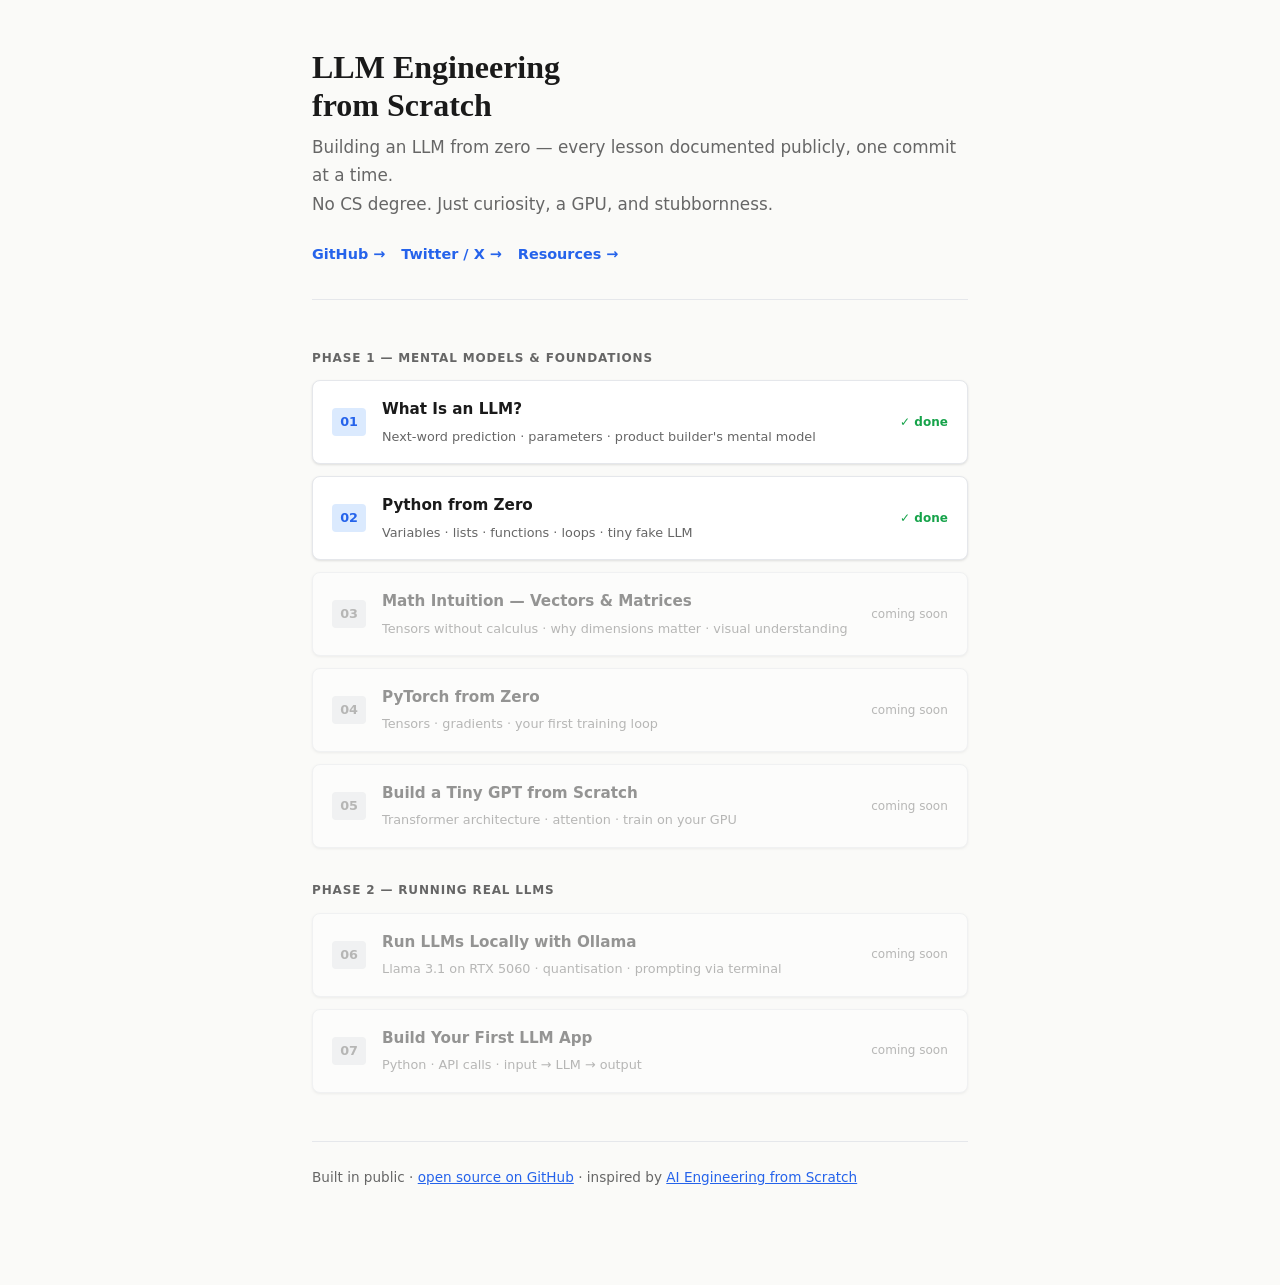
==== index.html @ aecf4b58 "Initial commit: Lessons 1 & 2 — What Is an LLM + Python from Zero" ====
<!DOCTYPE html>
<html lang="en">
<head>
<meta charset="UTF-8">
<meta name="viewport" content="width=device-width, initial-scale=1.0">
<title>LLM Engineering from Scratch</title>
<link rel="stylesheet" href="assets/style.css">
<style>
  .hero { margin-bottom: 3rem; padding-bottom: 2rem; border-bottom: 1px solid var(--border); }
  .hero .subtitle { font-family: system-ui, sans-serif; font-size: 1.05rem; color: var(--muted); margin-top: .5rem; margin-bottom: 1.5rem; }
  .links { display: flex; gap: 1rem; font-family: system-ui, sans-serif; font-size: .9rem; }
  .links a { color: var(--accent); text-decoration: none; font-weight: 600; }
  .links a:hover { text-decoration: underline; }

  .lesson-list { list-style: none; padding: 0; display: flex; flex-direction: column; gap: .75rem; }
  .lesson-card {
    display: flex; align-items: center; gap: 1rem;
    background: var(--card-bg); border: 1px solid var(--border);
    border-radius: 8px; padding: 1rem 1.2rem;
    box-shadow: var(--shadow); text-decoration: none; color: var(--text);
    transition: border-color .15s, box-shadow .15s;
    font-family: system-ui, sans-serif;
  }
  .lesson-card:hover { border-color: var(--accent); box-shadow: 0 2px 8px rgba(37,99,235,.1); }
  .lesson-card.locked { opacity: .45; pointer-events: none; }
  .lesson-num {
    font-size: .8rem; font-weight: 700; color: var(--accent);
    background: var(--accent-light); border-radius: 4px;
    padding: .2rem .5rem; white-space: nowrap;
    font-family: system-ui, sans-serif;
  }
  .lesson-card.locked .lesson-num { background: var(--border); color: var(--muted); }
  .lesson-title { font-weight: 600; font-size: .95rem; }
  .lesson-meta-inline { font-size: .8rem; color: var(--muted); margin-top: .15rem; }
  .badge-done { margin-left: auto; font-size: .75rem; color: var(--correct); font-weight: 600; white-space: nowrap; }
  .badge-soon { margin-left: auto; font-size: .75rem; color: var(--muted); white-space: nowrap; }

  .phase { font-family: system-ui, sans-serif; font-size: .75rem; text-transform: uppercase; letter-spacing: .07em; color: var(--muted); margin-top: 2rem; margin-bottom: .75rem; font-weight: 600; }
</style>
</head>
<body>

<div class="hero">
  <h1>LLM Engineering<br>from Scratch</h1>
  <p class="subtitle">Building an LLM from zero — every lesson documented publicly, one commit at a time.<br>No CS degree. Just curiosity, a GPU, and stubbornness.</p>
  <div class="links">
    <a href="https://github.com/sahithiankareddi685/LLMengineeringfromscratch" target="_blank">GitHub →</a>
    <a href="https://twitter.com/search?q=%23LLMengineeringfromscratch" target="_blank">Twitter / X →</a>
    <a href="RESOURCES.md" target="_blank">Resources →</a>
  </div>
</div>

<div class="phase">Phase 1 — Mental Models &amp; Foundations</div>
<ul class="lesson-list">

  <li>
    <a class="lesson-card" href="lessons/0001-what-is-an-llm.html">
      <span class="lesson-num">01</span>
      <div>
        <div class="lesson-title">What Is an LLM?</div>
        <div class="lesson-meta-inline">Next-word prediction · parameters · product builder's mental model</div>
      </div>
      <span class="badge-done">✓ done</span>
    </a>
  </li>

  <li>
    <a class="lesson-card" href="lessons/0002-python-from-zero.html">
      <span class="lesson-num">02</span>
      <div>
        <div class="lesson-title">Python from Zero</div>
        <div class="lesson-meta-inline">Variables · lists · functions · loops · tiny fake LLM</div>
      </div>
      <span class="badge-done">✓ done</span>
    </a>
  </li>

  <li>
    <a class="lesson-card locked" href="#">
      <span class="lesson-num">03</span>
      <div>
        <div class="lesson-title">Math Intuition — Vectors &amp; Matrices</div>
        <div class="lesson-meta-inline">Tensors without calculus · why dimensions matter · visual understanding</div>
      </div>
      <span class="badge-soon">coming soon</span>
    </a>
  </li>

  <li>
    <a class="lesson-card locked" href="#">
      <span class="lesson-num">04</span>
      <div>
        <div class="lesson-title">PyTorch from Zero</div>
        <div class="lesson-meta-inline">Tensors · gradients · your first training loop</div>
      </div>
      <span class="badge-soon">coming soon</span>
    </a>
  </li>

  <li>
    <a class="lesson-card locked" href="#">
      <span class="lesson-num">05</span>
      <div>
        <div class="lesson-title">Build a Tiny GPT from Scratch</div>
        <div class="lesson-meta-inline">Transformer architecture · attention · train on your GPU</div>
      </div>
      <span class="badge-soon">coming soon</span>
    </a>
  </li>

</ul>

<div class="phase">Phase 2 — Running Real LLMs</div>
<ul class="lesson-list">

  <li>
    <a class="lesson-card locked" href="#">
      <span class="lesson-num">06</span>
      <div>
        <div class="lesson-title">Run LLMs Locally with Ollama</div>
        <div class="lesson-meta-inline">Llama 3.1 on RTX 5060 · quantisation · prompting via terminal</div>
      </div>
      <span class="badge-soon">coming soon</span>
    </a>
  </li>

  <li>
    <a class="lesson-card locked" href="#">
      <span class="lesson-num">07</span>
      <div>
        <div class="lesson-title">Build Your First LLM App</div>
        <div class="lesson-meta-inline">Python · API calls · input → LLM → output</div>
      </div>
      <span class="badge-soon">coming soon</span>
    </a>
  </li>

</ul>

<div style="margin-top:3rem;padding-top:1.5rem;border-top:1px solid var(--border);font-family:system-ui,sans-serif;font-size:.85rem;color:var(--muted)">
  Built in public · <a href="https://github.com/sahithiankareddi685/LLMengineeringfromscratch" style="color:var(--accent)">open source on GitHub</a> · inspired by <a href="https://aiengineeringfromscratch.com" style="color:var(--accent)">AI Engineering from Scratch</a>
</div>

</body>
</html>
---- assets/style.css ----
/* Shared stylesheet — LLM course */

:root {
  --bg: #fafaf8;
  --text: #1a1a1a;
  --muted: #666;
  --accent: #2563eb;
  --accent-light: #dbeafe;
  --border: #e5e7eb;
  --correct: #16a34a;
  --correct-bg: #dcfce7;
  --wrong: #dc2626;
  --wrong-bg: #fee2e2;
  --code-bg: #1e1e2e;
  --code-text: #cdd6f4;
  --card-bg: #ffffff;
  --shadow: 0 1px 3px rgba(0,0,0,.08), 0 1px 2px rgba(0,0,0,.04);
}

* { box-sizing: border-box; margin: 0; padding: 0; }

body {
  font-family: "Georgia", "Times New Roman", serif;
  background: var(--bg);
  color: var(--text);
  line-height: 1.7;
  font-size: 18px;
  max-width: 720px;
  margin: 0 auto;
  padding: 3rem 2rem 6rem;
}

h1 { font-size: 2rem; font-weight: 700; line-height: 1.2; margin-bottom: .5rem; }
h2 { font-size: 1.35rem; font-weight: 700; margin-top: 2.5rem; margin-bottom: .75rem; }
h3 { font-size: 1.1rem; font-weight: 600; margin-top: 1.5rem; margin-bottom: .4rem; }

p { margin-bottom: 1rem; }
a { color: var(--accent); }

.lesson-meta {
  font-family: system-ui, sans-serif;
  font-size: .85rem;
  color: var(--muted);
  margin-bottom: 2.5rem;
  padding-bottom: 1.5rem;
  border-bottom: 1px solid var(--border);
}
.lesson-meta span { margin-right: 1.5rem; }

.callout {
  background: var(--accent-light);
  border-left: 3px solid var(--accent);
  padding: .9rem 1.1rem;
  border-radius: 0 6px 6px 0;
  margin: 1.5rem 0;
  font-family: system-ui, sans-serif;
  font-size: .95rem;
}

.diagram {
  background: var(--card-bg);
  border: 1px solid var(--border);
  border-radius: 8px;
  padding: 1.5rem;
  margin: 1.5rem 0;
  box-shadow: var(--shadow);
  text-align: center;
  font-family: system-ui, sans-serif;
}

/* Quiz widget */
.quiz {
  background: var(--card-bg);
  border: 1px solid var(--border);
  border-radius: 8px;
  padding: 1.5rem;
  margin: 2rem 0;
  box-shadow: var(--shadow);
  font-family: system-ui, sans-serif;
}
.quiz h3 { margin-top: 0; font-size: 1rem; color: var(--muted); text-transform: uppercase; letter-spacing: .05em; }
.quiz .question { font-size: 1.05rem; font-weight: 600; margin: .5rem 0 1rem; color: var(--text); }
.quiz .options { display: flex; flex-direction: column; gap: .5rem; }
.quiz .option {
  padding: .7rem 1rem;
  border: 1px solid var(--border);
  border-radius: 6px;
  cursor: pointer;
  transition: background .15s, border-color .15s;
  font-size: .95rem;
  text-align: left;
  background: var(--bg);
}
.quiz .option:hover { background: var(--accent-light); border-color: var(--accent); }
.quiz .option.correct { background: var(--correct-bg); border-color: var(--correct); color: var(--correct); }
.quiz .option.wrong { background: var(--wrong-bg); border-color: var(--wrong); color: var(--wrong); }
.quiz .feedback { margin-top: .75rem; font-size: .9rem; min-height: 1.2rem; font-weight: 500; }
.quiz .next-btn {
  margin-top: 1rem;
  padding: .5rem 1.2rem;
  background: var(--accent);
  color: white;
  border: none;
  border-radius: 6px;
  cursor: pointer;
  font-size: .9rem;
  display: none;
}
.quiz .next-btn:hover { opacity: .9; }

/* Progress */
.progress-bar {
  height: 4px;
  background: var(--border);
  border-radius: 2px;
  margin-bottom: 2rem;
}
.progress-bar .fill {
  height: 100%;
  background: var(--accent);
  border-radius: 2px;
  transition: width .3s;
}

/* Source box */
.source {
  background: var(--card-bg);
  border: 1px solid var(--border);
  border-radius: 8px;
  padding: 1.2rem 1.4rem;
  margin: 2rem 0;
  box-shadow: var(--shadow);
  font-family: system-ui, sans-serif;
  font-size: .9rem;
}
.source .label { font-size: .75rem; text-transform: uppercase; letter-spacing: .06em; color: var(--muted); margin-bottom: .3rem; }
.source a { font-weight: 600; font-size: 1rem; }

/* Ask your teacher */
.ask-teacher {
  border-top: 1px solid var(--border);
  margin-top: 3rem;
  padding-top: 1.5rem;
  font-family: system-ui, sans-serif;
  font-size: .9rem;
  color: var(--muted);
}
.ask-teacher strong { color: var(--text); }

code {
  font-family: "Menlo", "Consolas", monospace;
  background: var(--code-bg);
  color: var(--code-text);
  padding: .15em .4em;
  border-radius: 3px;
  font-size: .85em;
}
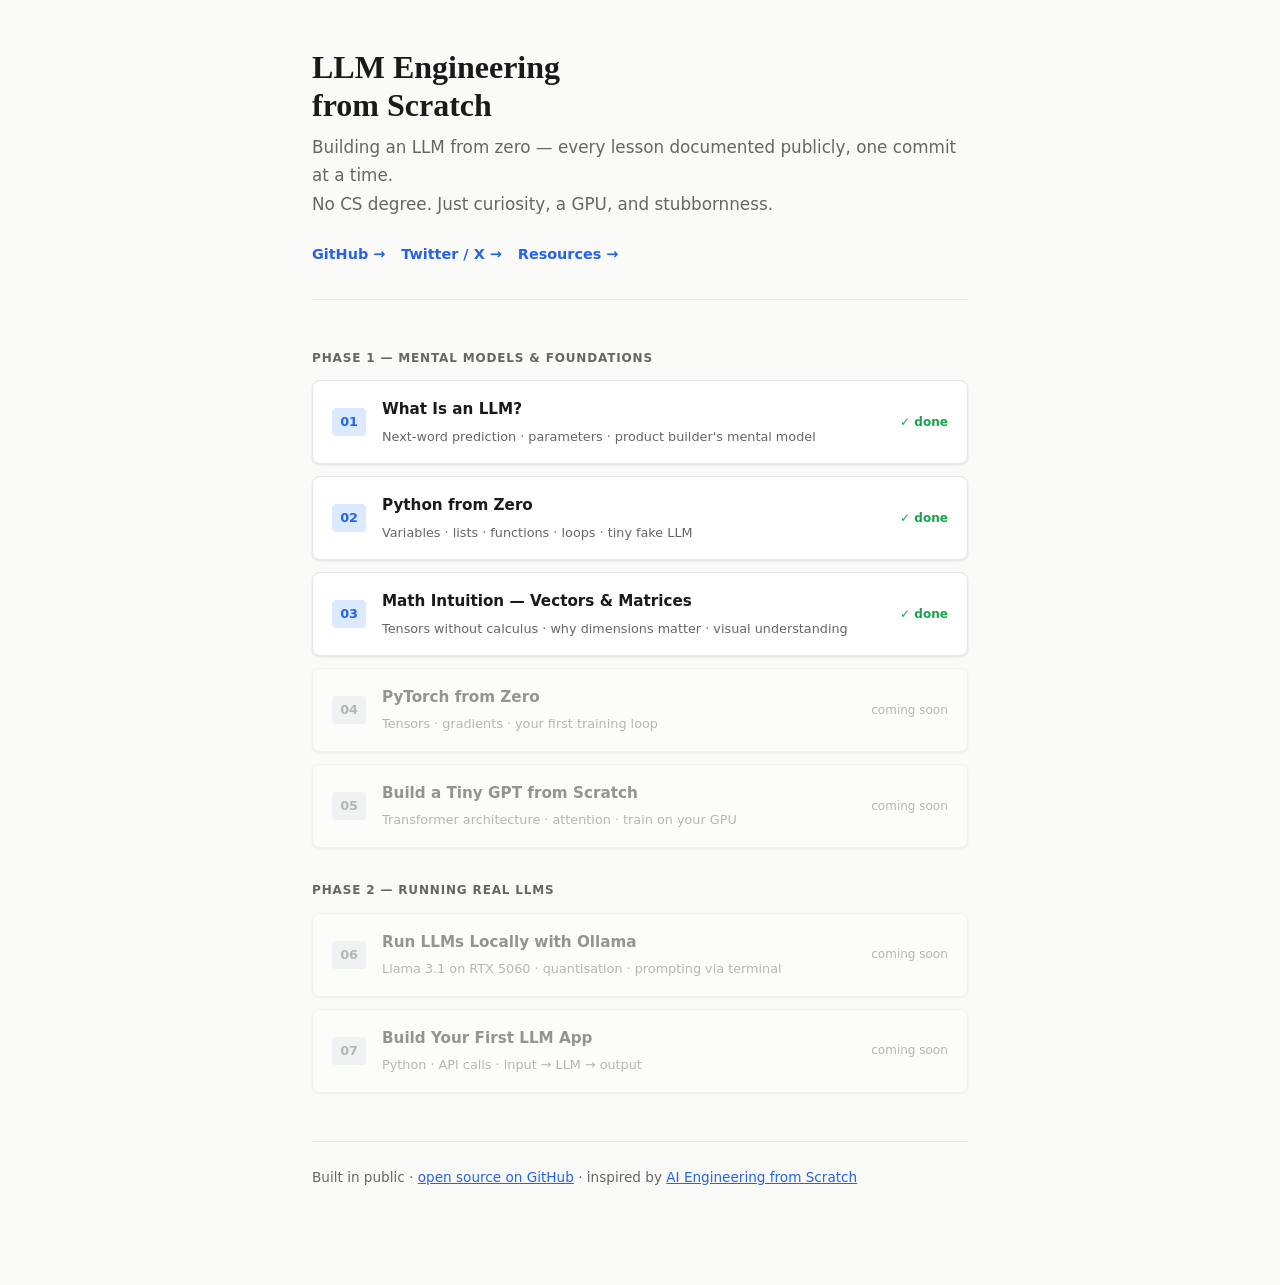
==== commit 2490ea31: "Lesson 3: Vectors & Matrices — embeddings, matrix ops, tensors" ====
--- a/index.html
+++ b/index.html
@@ -44,7 +44,7 @@
   <h1>LLM Engineering<br>from Scratch</h1>
   <p class="subtitle">Building an LLM from zero — every lesson documented publicly, one commit at a time.<br>No CS degree. Just curiosity, a GPU, and stubbornness.</p>
   <div class="links">
-    <a href="https://github.com/sahithiankareddi685/LLMengineeringfromscratch" target="_blank">GitHub →</a>
+    <a href="https://github.com/Shaktidev01/LLMengineeringfromscratch" target="_blank">GitHub →</a>
     <a href="https://twitter.com/search?q=%23LLMengineeringfromscratch" target="_blank">Twitter / X →</a>
     <a href="RESOURCES.md" target="_blank">Resources →</a>
   </div>
@@ -76,13 +76,13 @@
   </li>
 
   <li>
-    <a class="lesson-card locked" href="#">
+    <a class="lesson-card" href="lessons/0003-vectors-and-matrices.html">
       <span class="lesson-num">03</span>
       <div>
         <div class="lesson-title">Math Intuition — Vectors &amp; Matrices</div>
         <div class="lesson-meta-inline">Tensors without calculus · why dimensions matter · visual understanding</div>
       </div>
-      <span class="badge-soon">coming soon</span>
+      <span class="badge-done">✓ done</span>
     </a>
   </li>
 
@@ -138,7 +138,7 @@
 </ul>
 
 <div style="margin-top:3rem;padding-top:1.5rem;border-top:1px solid var(--border);font-family:system-ui,sans-serif;font-size:.85rem;color:var(--muted)">
-  Built in public · <a href="https://github.com/sahithiankareddi685/LLMengineeringfromscratch" style="color:var(--accent)">open source on GitHub</a> · inspired by <a href="https://aiengineeringfromscratch.com" style="color:var(--accent)">AI Engineering from Scratch</a>
+  Built in public · <a href="https://github.com/Shaktidev01/LLMengineeringfromscratch" style="color:var(--accent)">open source on GitHub</a> · inspired by <a href="https://aiengineeringfromscratch.com" style="color:var(--accent)">AI Engineering from Scratch</a>
 </div>
 
 </body>
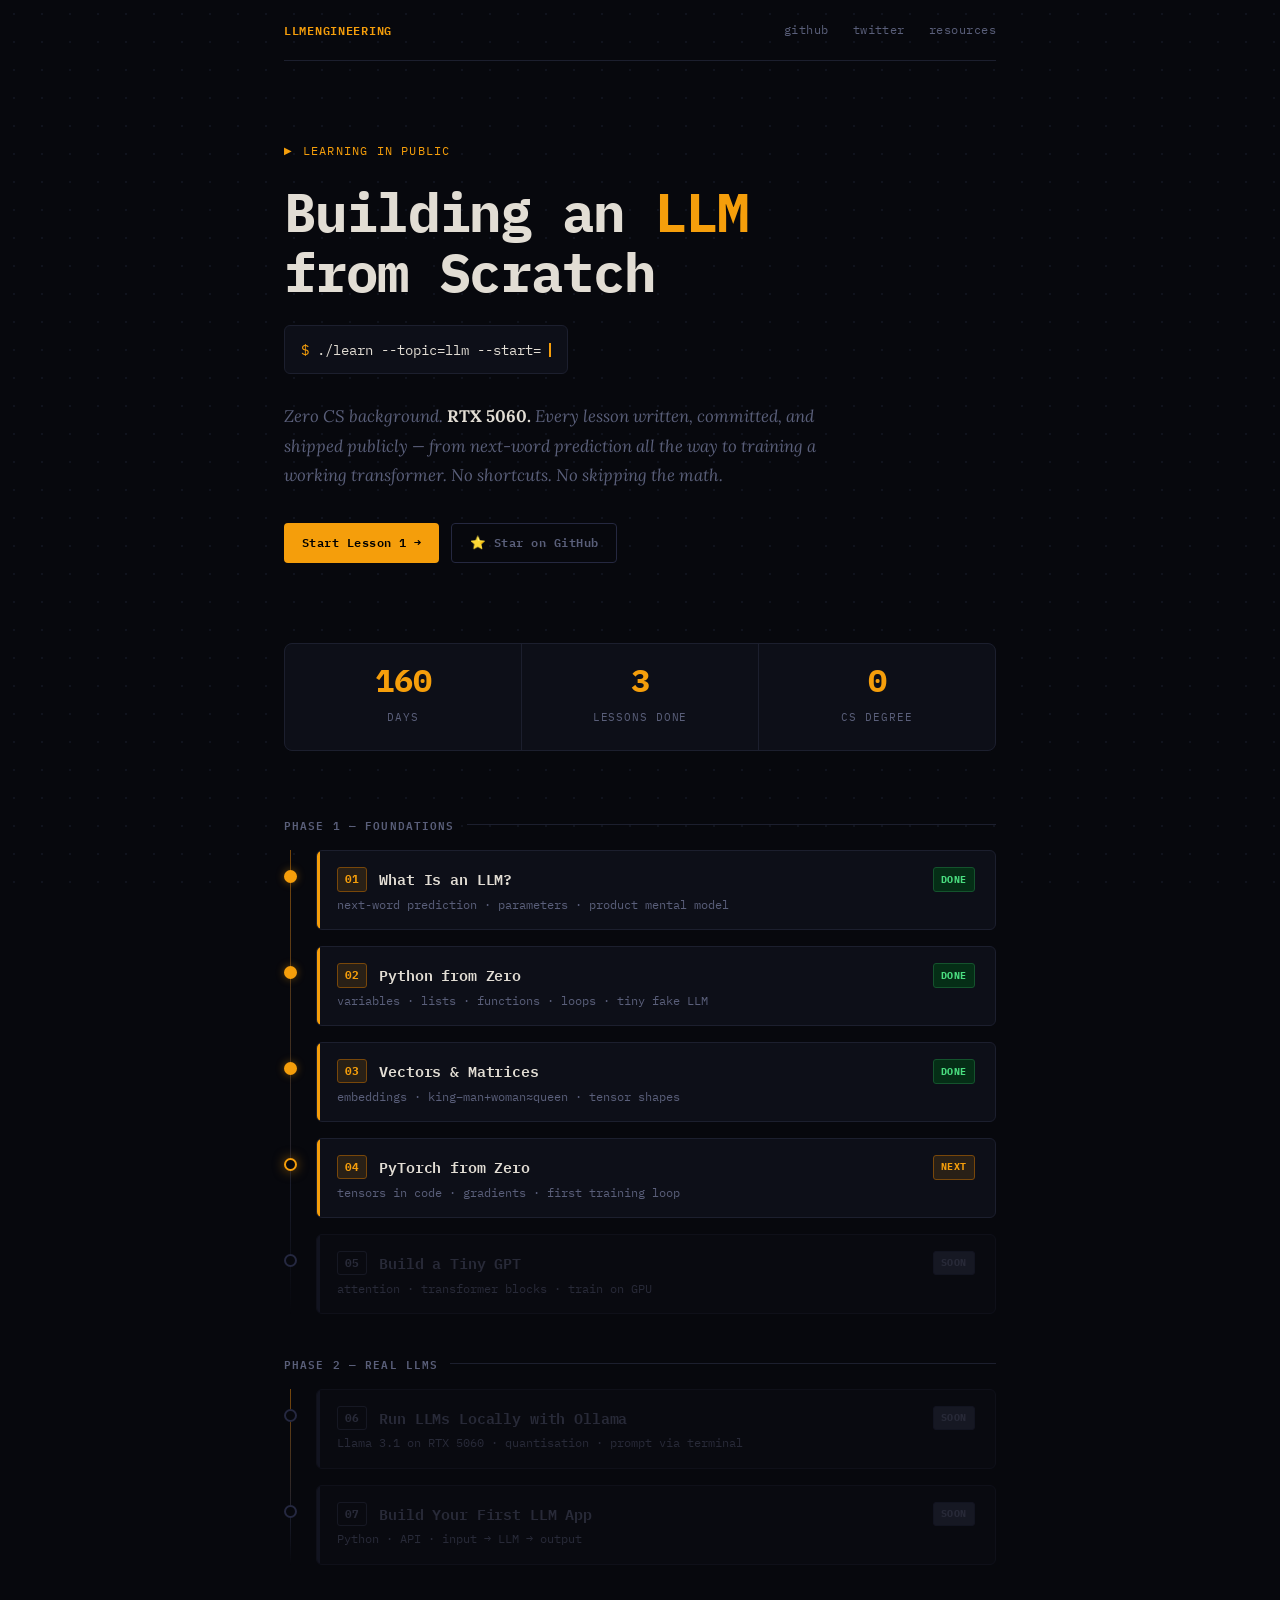
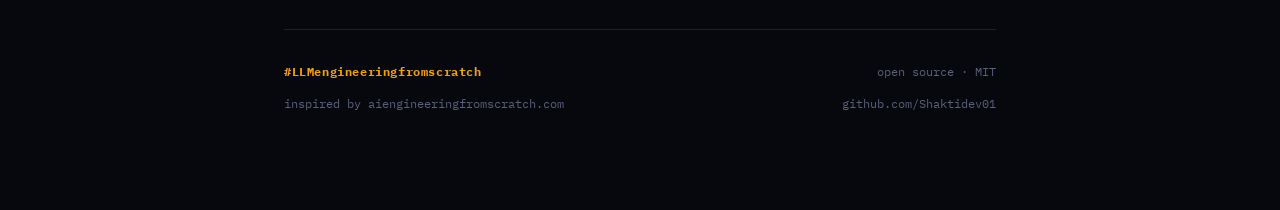
==== commit 98baf6c5: "Redesign: terminal log book aesthetic — dark, amber, IBM Plex Mono, animated timeline" ====
--- a/index.html
+++ b/index.html
@@ -4,142 +4,467 @@
 <meta charset="UTF-8">
 <meta name="viewport" content="width=device-width, initial-scale=1.0">
 <title>LLM Engineering from Scratch</title>
-<link rel="stylesheet" href="assets/style.css">
+<meta name="description" content="Building an LLM from zero — no CS degree, just curiosity, a GPU, and stubbornness. Every lesson documented publicly.">
+<meta property="og:title" content="LLM Engineering from Scratch">
+<meta property="og:description" content="One person. Zero CS background. Building a large language model from scratch — live, in public, one lesson at a time.">
+<link rel="preconnect" href="https://fonts.googleapis.com">
+<link rel="preconnect" href="https://fonts.gstatic.com" crossorigin>
+<link href="https://fonts.googleapis.com/css2?family=IBM+Plex+Mono:wght@400;600;700&family=Lora:ital,wght@0,400;0,600;1,400&display=swap" rel="stylesheet">
 <style>
-  .hero { margin-bottom: 3rem; padding-bottom: 2rem; border-bottom: 1px solid var(--border); }
-  .hero .subtitle { font-family: system-ui, sans-serif; font-size: 1.05rem; color: var(--muted); margin-top: .5rem; margin-bottom: 1.5rem; }
-  .links { display: flex; gap: 1rem; font-family: system-ui, sans-serif; font-size: .9rem; }
-  .links a { color: var(--accent); text-decoration: none; font-weight: 600; }
-  .links a:hover { text-decoration: underline; }
-
-  .lesson-list { list-style: none; padding: 0; display: flex; flex-direction: column; gap: .75rem; }
-  .lesson-card {
-    display: flex; align-items: center; gap: 1rem;
-    background: var(--card-bg); border: 1px solid var(--border);
-    border-radius: 8px; padding: 1rem 1.2rem;
-    box-shadow: var(--shadow); text-decoration: none; color: var(--text);
-    transition: border-color .15s, box-shadow .15s;
-    font-family: system-ui, sans-serif;
-  }
-  .lesson-card:hover { border-color: var(--accent); box-shadow: 0 2px 8px rgba(37,99,235,.1); }
-  .lesson-card.locked { opacity: .45; pointer-events: none; }
-  .lesson-num {
-    font-size: .8rem; font-weight: 700; color: var(--accent);
-    background: var(--accent-light); border-radius: 4px;
-    padding: .2rem .5rem; white-space: nowrap;
-    font-family: system-ui, sans-serif;
-  }
-  .lesson-card.locked .lesson-num { background: var(--border); color: var(--muted); }
-  .lesson-title { font-weight: 600; font-size: .95rem; }
-  .lesson-meta-inline { font-size: .8rem; color: var(--muted); margin-top: .15rem; }
-  .badge-done { margin-left: auto; font-size: .75rem; color: var(--correct); font-weight: 600; white-space: nowrap; }
-  .badge-soon { margin-left: auto; font-size: .75rem; color: var(--muted); white-space: nowrap; }
-
-  .phase { font-family: system-ui, sans-serif; font-size: .75rem; text-transform: uppercase; letter-spacing: .07em; color: var(--muted); margin-top: 2rem; margin-bottom: .75rem; font-weight: 600; }
+/* ── Reset ─────────────────────────────────────────── */
+*, *::before, *::after { box-sizing: border-box; margin: 0; padding: 0; }
+html { scroll-behavior: smooth; }
+
+/* ── Tokens ─────────────────────────────────────────── */
+:root {
+  --bg:        #07080d;
+  --surface:   #0d0f18;
+  --surface2:  #131621;
+  --border:    #1c1f2e;
+  --border2:   #252840;
+  --text:      #e2ddd4;
+  --muted:     #5a5f7a;
+  --dim:       #2e3248;
+  --amber:     #f59e0b;
+  --amber-dim: #78470a;
+  --amber-glow:rgba(245,158,11,.12);
+  --green:     #4ade80;
+  --green-dim: #052e16;
+  --mono:      'IBM Plex Mono', monospace;
+  --serif:     'Lora', Georgia, serif;
+}
+
+/* ── Base ───────────────────────────────────────────── */
+body {
+  background: var(--bg);
+  color: var(--text);
+  font-family: var(--serif);
+  font-size: 17px;
+  line-height: 1.7;
+  min-height: 100vh;
+  overflow-x: hidden;
+}
+
+/* dot grid background */
+body::before {
+  content: '';
+  position: fixed; inset: 0; z-index: 0; pointer-events: none;
+  background-image: radial-gradient(circle, #1a1d2e 1px, transparent 1px);
+  background-size: 28px 28px;
+  opacity: .5;
+}
+
+/* ── Layout ─────────────────────────────────────────── */
+.wrap {
+  position: relative; z-index: 1;
+  max-width: 760px; margin: 0 auto;
+  padding: 0 1.5rem 6rem;
+}
+
+/* ── Top bar ────────────────────────────────────────── */
+.topbar {
+  display: flex; align-items: center; justify-content: space-between;
+  padding: 1.25rem 0; border-bottom: 1px solid var(--border);
+  margin-bottom: 5rem;
+}
+.topbar-logo {
+  font-family: var(--mono); font-size: .75rem; font-weight: 600;
+  color: var(--amber); letter-spacing: .06em; text-transform: uppercase;
+}
+.topbar-links { display: flex; gap: 1.5rem; }
+.topbar-links a {
+  font-family: var(--mono); font-size: .72rem; color: var(--muted);
+  text-decoration: none; letter-spacing: .04em;
+  transition: color .2s;
+}
+.topbar-links a:hover { color: var(--amber); }
+
+/* ── Hero ───────────────────────────────────────────── */
+.hero { margin-bottom: 5rem; }
+
+.hero-eyebrow {
+  font-family: var(--mono); font-size: .75rem; color: var(--amber);
+  letter-spacing: .1em; text-transform: uppercase;
+  margin-bottom: 1.25rem; display: flex; align-items: center; gap: .6rem;
+}
+.hero-eyebrow::before {
+  content: '▶'; font-size: .6rem; animation: pulse 2s ease-in-out infinite;
+}
+@keyframes pulse { 0%,100%{opacity:1} 50%{opacity:.3} }
+
+.hero h1 {
+  font-family: var(--mono); font-size: clamp(2rem, 6vw, 3.4rem);
+  font-weight: 700; line-height: 1.1; letter-spacing: -.02em;
+  color: var(--text); margin-bottom: 1.5rem;
+}
+.hero h1 .accent { color: var(--amber); }
+
+.typewriter-wrap {
+  font-family: var(--mono); font-size: .9rem; color: var(--muted);
+  background: var(--surface); border: 1px solid var(--border);
+  border-radius: 6px; padding: .7rem 1rem;
+  margin-bottom: 1.75rem; display: inline-flex; align-items: center; gap: .5rem;
+}
+.typewriter-wrap .prompt { color: var(--amber); }
+.typewriter-text { overflow: hidden; white-space: nowrap; color: var(--text); }
+.cursor {
+  display: inline-block; width: 2px; height: 1em;
+  background: var(--amber); vertical-align: text-bottom;
+  animation: blink .9s step-end infinite;
+}
+@keyframes blink { 50% { opacity: 0 } }
+
+.hero-desc {
+  font-size: 1.05rem; color: var(--muted); font-style: italic;
+  max-width: 540px; line-height: 1.75; margin-bottom: 2rem;
+}
+.hero-desc strong { color: var(--text); font-style: normal; }
+
+.hero-cta { display: flex; gap: .75rem; flex-wrap: wrap; }
+.btn {
+  font-family: var(--mono); font-size: .78rem; font-weight: 600;
+  letter-spacing: .04em; text-decoration: none; border-radius: 4px;
+  padding: .55rem 1.1rem; transition: all .2s; display: inline-flex; align-items: center; gap: .4rem;
+}
+.btn-primary { background: var(--amber); color: #000; }
+.btn-primary:hover { background: #fbbf24; transform: translateY(-1px); box-shadow: 0 4px 20px rgba(245,158,11,.3); }
+.btn-ghost { border: 1px solid var(--border2); color: var(--muted); }
+.btn-ghost:hover { border-color: var(--amber); color: var(--amber); }
+
+/* ── Stats ──────────────────────────────────────────── */
+.stats {
+  display: grid; grid-template-columns: repeat(3, 1fr);
+  gap: 1px; background: var(--border);
+  border: 1px solid var(--border); border-radius: 8px;
+  overflow: hidden; margin-bottom: 4rem;
+}
+.stat {
+  background: var(--surface); padding: 1.25rem 1.5rem;
+  text-align: center;
+}
+.stat-num {
+  font-family: var(--mono); font-size: 2rem; font-weight: 700;
+  color: var(--amber); line-height: 1; display: block; margin-bottom: .3rem;
+}
+.stat-label {
+  font-family: var(--mono); font-size: .7rem; color: var(--muted);
+  text-transform: uppercase; letter-spacing: .08em;
+}
+
+/* ── Phase label ────────────────────────────────────── */
+.phase-label {
+  font-family: var(--mono); font-size: .7rem; font-weight: 600;
+  text-transform: uppercase; letter-spacing: .1em; color: var(--muted);
+  margin: 2.5rem 0 1rem;
+  display: flex; align-items: center; gap: .75rem;
+}
+.phase-label::after {
+  content: ''; flex: 1; height: 1px; background: var(--border);
+}
+
+/* ── Timeline ───────────────────────────────────────── */
+.timeline { position: relative; padding-left: 2rem; }
+.timeline::before {
+  content: ''; position: absolute; left: 6px; top: 0; bottom: 0;
+  width: 1px; background: linear-gradient(to bottom, var(--amber-dim), var(--border) 70%, transparent);
+}
+
+.tl-item {
+  position: relative; margin-bottom: 1rem;
+  animation: fadeUp .4s ease both;
+}
+.tl-item:nth-child(1){animation-delay:.05s}
+.tl-item:nth-child(2){animation-delay:.1s}
+.tl-item:nth-child(3){animation-delay:.15s}
+.tl-item:nth-child(4){animation-delay:.2s}
+.tl-item:nth-child(5){animation-delay:.25s}
+.tl-item:nth-child(6){animation-delay:.3s}
+.tl-item:nth-child(7){animation-delay:.35s}
+@keyframes fadeUp {
+  from { opacity:0; transform:translateY(12px); }
+  to   { opacity:1; transform:translateY(0); }
+}
+
+/* node dot */
+.tl-dot {
+  position: absolute; left: -2rem; top: 1.25rem;
+  width: 13px; height: 13px; border-radius: 50%;
+  background: var(--bg); border: 2px solid var(--border2);
+  transition: border-color .2s, box-shadow .2s;
+}
+.tl-item.done .tl-dot { border-color: var(--amber); background: var(--amber); box-shadow: 0 0 8px rgba(245,158,11,.4); }
+.tl-item.active .tl-dot { border-color: var(--amber); background: var(--bg); box-shadow: 0 0 12px rgba(245,158,11,.5); animation: ringPulse 2s ease infinite; }
+@keyframes ringPulse { 0%,100%{box-shadow:0 0 0 0 rgba(245,158,11,.4)} 50%{box-shadow:0 0 0 6px rgba(245,158,11,0)} }
+
+/* card */
+.lesson-card {
+  display: block; text-decoration: none;
+  background: var(--surface); border: 1px solid var(--border);
+  border-radius: 6px; padding: 1rem 1.25rem;
+  transition: border-color .2s, background .2s, transform .2s;
+  position: relative; overflow: hidden;
+}
+.lesson-card::before {
+  content: ''; position: absolute; left: 0; top: 0; bottom: 0;
+  width: 3px; background: var(--border2); transition: background .2s;
+}
+.tl-item.done .lesson-card::before { background: var(--amber); }
+.tl-item.active .lesson-card::before { background: var(--amber); }
+
+.lesson-card:hover {
+  border-color: var(--border2); background: var(--surface2);
+  transform: translateX(3px);
+}
+.tl-item.locked .lesson-card { opacity: .4; pointer-events: none; }
+
+.card-top {
+  display: flex; align-items: center; gap: .75rem; margin-bottom: .3rem;
+}
+.lesson-num {
+  font-family: var(--mono); font-size: .7rem; font-weight: 700;
+  color: var(--amber); background: var(--amber-glow);
+  border: 1px solid var(--amber-dim); border-radius: 3px;
+  padding: .1rem .45rem; white-space: nowrap; flex-shrink: 0;
+}
+.tl-item.locked .lesson-num { color: var(--muted); background: transparent; border-color: var(--dim); }
+
+.lesson-title {
+  font-family: var(--mono); font-size: .92rem; font-weight: 600;
+  color: var(--text); letter-spacing: -.01em;
+}
+.tl-item.locked .lesson-title { color: var(--muted); }
+
+.card-badge {
+  margin-left: auto; flex-shrink: 0;
+  font-family: var(--mono); font-size: .65rem; font-weight: 700;
+  letter-spacing: .05em; text-transform: uppercase; border-radius: 3px; padding: .15rem .45rem;
+}
+.badge-done  { color: var(--green); background: var(--green-dim); border: 1px solid #14532d; }
+.badge-soon  { color: var(--muted); background: var(--dim); border: 1px solid var(--border2); }
+.badge-next  { color: var(--amber); background: var(--amber-glow); border: 1px solid var(--amber-dim);
+               animation: ambPulse 2s ease infinite; }
+@keyframes ambPulse { 0%,100%{opacity:1} 50%{opacity:.6} }
+
+.lesson-tags {
+  font-family: var(--mono); font-size: .72rem; color: var(--muted);
+  line-height: 1.4;
+}
+
+/* ── Footer ─────────────────────────────────────────── */
+.footer {
+  margin-top: 4rem; padding-top: 2rem; border-top: 1px solid var(--border);
+  display: flex; flex-direction: column; gap: .75rem;
+  font-family: var(--mono); font-size: .75rem; color: var(--muted);
+}
+.footer-row { display: flex; align-items: center; justify-content: space-between; flex-wrap: wrap; gap: .5rem; }
+.footer a { color: var(--muted); text-decoration: none; transition: color .2s; }
+.footer a:hover { color: var(--amber); }
+.footer-brand { color: var(--amber); font-weight: 700; letter-spacing: .05em; }
+
+/* ── Mobile ─────────────────────────────────────────── */
+@media (max-width: 540px) {
+  .stats { grid-template-columns: repeat(3,1fr); }
+  .stat-num { font-size: 1.5rem; }
+  .hero h1 { font-size: 1.8rem; }
+  .topbar-logo span { display: none; }
+}
 </style>
 </head>
 <body>
-
-<div class="hero">
-  <h1>LLM Engineering<br>from Scratch</h1>
-  <p class="subtitle">Building an LLM from zero — every lesson documented publicly, one commit at a time.<br>No CS degree. Just curiosity, a GPU, and stubbornness.</p>
-  <div class="links">
-    <a href="https://github.com/Shaktidev01/LLMengineeringfromscratch" target="_blank">GitHub →</a>
-    <a href="https://twitter.com/search?q=%23LLMengineeringfromscratch" target="_blank">Twitter / X →</a>
-    <a href="RESOURCES.md" target="_blank">Resources →</a>
+<div class="wrap">
+
+  <!-- Top bar -->
+  <nav class="topbar">
+    <div class="topbar-logo">LLMeng<span>ineering</span></div>
+    <div class="topbar-links">
+      <a href="https://github.com/Shaktidev01/LLMengineeringfromscratch" target="_blank">github</a>
+      <a href="https://twitter.com/search?q=%23LLMengineeringfromscratch" target="_blank">twitter</a>
+      <a href="RESOURCES.md" target="_blank">resources</a>
+    </div>
+  </nav>
+
+  <!-- Hero -->
+  <section class="hero">
+    <div class="hero-eyebrow">learning in public</div>
+    <h1>Building an <span class="accent">LLM</span><br>from Scratch</h1>
+
+    <div class="typewriter-wrap">
+      <span class="prompt">$</span>
+      <span class="typewriter-text" id="tw"></span>
+      <span class="cursor"></span>
+    </div>
+
+    <p class="hero-desc">
+      Zero CS background. <strong>RTX 5060.</strong> Every lesson written, committed, and shipped publicly —
+      from next-word prediction all the way to training a working transformer.
+      No shortcuts. No skipping the math.
+    </p>
+
+    <div class="hero-cta">
+      <a href="lessons/0001-what-is-an-llm.html" class="btn btn-primary">Start Lesson 1 →</a>
+      <a href="https://github.com/Shaktidev01/LLMengineeringfromscratch" class="btn btn-ghost" target="_blank">⭐ Star on GitHub</a>
+    </div>
+  </section>
+
+  <!-- Stats -->
+  <div class="stats">
+    <div class="stat">
+      <span class="stat-num" id="day-count">1</span>
+      <span class="stat-label">days</span>
+    </div>
+    <div class="stat">
+      <span class="stat-num">3</span>
+      <span class="stat-label">lessons done</span>
+    </div>
+    <div class="stat">
+      <span class="stat-num">0</span>
+      <span class="stat-label">CS degree</span>
+    </div>
   </div>
+
+  <!-- Phase 1 -->
+  <div class="phase-label">Phase 1 — Foundations</div>
+  <div class="timeline">
+
+    <div class="tl-item done">
+      <div class="tl-dot"></div>
+      <a class="lesson-card" href="lessons/0001-what-is-an-llm.html">
+        <div class="card-top">
+          <span class="lesson-num">01</span>
+          <span class="lesson-title">What Is an LLM?</span>
+          <span class="card-badge badge-done">done</span>
+        </div>
+        <div class="lesson-tags">next-word prediction · parameters · product mental model</div>
+      </a>
+    </div>
+
+    <div class="tl-item done">
+      <div class="tl-dot"></div>
+      <a class="lesson-card" href="lessons/0002-python-from-zero.html">
+        <div class="card-top">
+          <span class="lesson-num">02</span>
+          <span class="lesson-title">Python from Zero</span>
+          <span class="card-badge badge-done">done</span>
+        </div>
+        <div class="lesson-tags">variables · lists · functions · loops · tiny fake LLM</div>
+      </a>
+    </div>
+
+    <div class="tl-item done">
+      <div class="tl-dot"></div>
+      <a class="lesson-card" href="lessons/0003-vectors-and-matrices.html">
+        <div class="card-top">
+          <span class="lesson-num">03</span>
+          <span class="lesson-title">Vectors &amp; Matrices</span>
+          <span class="card-badge badge-done">done</span>
+        </div>
+        <div class="lesson-tags">embeddings · king−man+woman≈queen · tensor shapes</div>
+      </a>
+    </div>
+
+    <div class="tl-item active">
+      <div class="tl-dot"></div>
+      <a class="lesson-card" href="#">
+        <div class="card-top">
+          <span class="lesson-num">04</span>
+          <span class="lesson-title">PyTorch from Zero</span>
+          <span class="card-badge badge-next">next</span>
+        </div>
+        <div class="lesson-tags">tensors in code · gradients · first training loop</div>
+      </a>
+    </div>
+
+    <div class="tl-item locked">
+      <div class="tl-dot"></div>
+      <a class="lesson-card" href="#">
+        <div class="card-top">
+          <span class="lesson-num">05</span>
+          <span class="lesson-title">Build a Tiny GPT</span>
+          <span class="card-badge badge-soon">soon</span>
+        </div>
+        <div class="lesson-tags">attention · transformer blocks · train on GPU</div>
+      </a>
+    </div>
+
+  </div>
+
+  <!-- Phase 2 -->
+  <div class="phase-label">Phase 2 — Real LLMs</div>
+  <div class="timeline">
+
+    <div class="tl-item locked">
+      <div class="tl-dot"></div>
+      <a class="lesson-card" href="#">
+        <div class="card-top">
+          <span class="lesson-num">06</span>
+          <span class="lesson-title">Run LLMs Locally with Ollama</span>
+          <span class="card-badge badge-soon">soon</span>
+        </div>
+        <div class="lesson-tags">Llama 3.1 on RTX 5060 · quantisation · prompt via terminal</div>
+      </a>
+    </div>
+
+    <div class="tl-item locked">
+      <div class="tl-dot"></div>
+      <a class="lesson-card" href="#">
+        <div class="card-top">
+          <span class="lesson-num">07</span>
+          <span class="lesson-title">Build Your First LLM App</span>
+          <span class="card-badge badge-soon">soon</span>
+        </div>
+        <div class="lesson-tags">Python · API · input → LLM → output</div>
+      </a>
+    </div>
+
+  </div>
+
+  <!-- Footer -->
+  <footer class="footer">
+    <div class="footer-row">
+      <span class="footer-brand">#LLMengineeringfromscratch</span>
+      <span>open source · MIT</span>
+    </div>
+    <div class="footer-row">
+      <span>inspired by <a href="https://aiengineeringfromscratch.com" target="_blank">aiengineeringfromscratch.com</a></span>
+      <a href="https://github.com/Shaktidev01/LLMengineeringfromscratch" target="_blank">github.com/Shaktidev01</a>
+    </div>
+  </footer>
+
 </div>
 
-<div class="phase">Phase 1 — Mental Models &amp; Foundations</div>
-<ul class="lesson-list">
-
-  <li>
-    <a class="lesson-card" href="lessons/0001-what-is-an-llm.html">
-      <span class="lesson-num">01</span>
-      <div>
-        <div class="lesson-title">What Is an LLM?</div>
-        <div class="lesson-meta-inline">Next-word prediction · parameters · product builder's mental model</div>
-      </div>
-      <span class="badge-done">✓ done</span>
-    </a>
-  </li>
-
-  <li>
-    <a class="lesson-card" href="lessons/0002-python-from-zero.html">
-      <span class="lesson-num">02</span>
-      <div>
-        <div class="lesson-title">Python from Zero</div>
-        <div class="lesson-meta-inline">Variables · lists · functions · loops · tiny fake LLM</div>
-      </div>
-      <span class="badge-done">✓ done</span>
-    </a>
-  </li>
-
-  <li>
-    <a class="lesson-card" href="lessons/0003-vectors-and-matrices.html">
-      <span class="lesson-num">03</span>
-      <div>
-        <div class="lesson-title">Math Intuition — Vectors &amp; Matrices</div>
-        <div class="lesson-meta-inline">Tensors without calculus · why dimensions matter · visual understanding</div>
-      </div>
-      <span class="badge-done">✓ done</span>
-    </a>
-  </li>
-
-  <li>
-    <a class="lesson-card locked" href="#">
-      <span class="lesson-num">04</span>
-      <div>
-        <div class="lesson-title">PyTorch from Zero</div>
-        <div class="lesson-meta-inline">Tensors · gradients · your first training loop</div>
-      </div>
-      <span class="badge-soon">coming soon</span>
-    </a>
-  </li>
-
-  <li>
-    <a class="lesson-card locked" href="#">
-      <span class="lesson-num">05</span>
-      <div>
-        <div class="lesson-title">Build a Tiny GPT from Scratch</div>
-        <div class="lesson-meta-inline">Transformer architecture · attention · train on your GPU</div>
-      </div>
-      <span class="badge-soon">coming soon</span>
-    </a>
-  </li>
-
-</ul>
-
-<div class="phase">Phase 2 — Running Real LLMs</div>
-<ul class="lesson-list">
-
-  <li>
-    <a class="lesson-card locked" href="#">
-      <span class="lesson-num">06</span>
-      <div>
-        <div class="lesson-title">Run LLMs Locally with Ollama</div>
-        <div class="lesson-meta-inline">Llama 3.1 on RTX 5060 · quantisation · prompting via terminal</div>
-      </div>
-      <span class="badge-soon">coming soon</span>
-    </a>
-  </li>
-
-  <li>
-    <a class="lesson-card locked" href="#">
-      <span class="lesson-num">07</span>
-      <div>
-        <div class="lesson-title">Build Your First LLM App</div>
-        <div class="lesson-meta-inline">Python · API calls · input → LLM → output</div>
-      </div>
-      <span class="badge-soon">coming soon</span>
-    </a>
-  </li>
-
-</ul>
-
-<div style="margin-top:3rem;padding-top:1.5rem;border-top:1px solid var(--border);font-family:system-ui,sans-serif;font-size:.85rem;color:var(--muted)">
-  Built in public · <a href="https://github.com/Shaktidev01/LLMengineeringfromscratch" style="color:var(--accent)">open source on GitHub</a> · inspired by <a href="https://aiengineeringfromscratch.com" style="color:var(--accent)">AI Engineering from Scratch</a>
-</div>
-
+<script>
+(function () {
+  /* typewriter */
+  var phrases = [
+    './learn --topic=llm --start=zero',
+    'git commit -m "Lesson 3: vectors done"',
+    'python train.py --model=gpt --gpu=rtx5060',
+    'ollama run llama3.1'
+  ];
+  var pi = 0, ci = 0, deleting = false, pause = 0;
+  var el = document.getElementById('tw');
+
+  function tick() {
+    if (pause > 0) { pause--; setTimeout(tick, 80); return; }
+    var phrase = phrases[pi];
+    if (!deleting) {
+      el.textContent = phrase.slice(0, ++ci);
+      if (ci === phrase.length) { deleting = true; pause = 28; }
+      setTimeout(tick, 55);
+    } else {
+      el.textContent = phrase.slice(0, --ci);
+      if (ci === 0) { deleting = false; pi = (pi + 1) % phrases.length; pause = 8; }
+      setTimeout(tick, 28);
+    }
+  }
+  tick();
+
+  /* day counter from start date */
+  var start = new Date('2026-06-30');
+  var today = new Date();
+  var days = Math.max(1, Math.floor((today - start) / 86400000) + 1);
+  document.getElementById('day-count').textContent = days;
+})();
+</script>
 </body>
 </html>
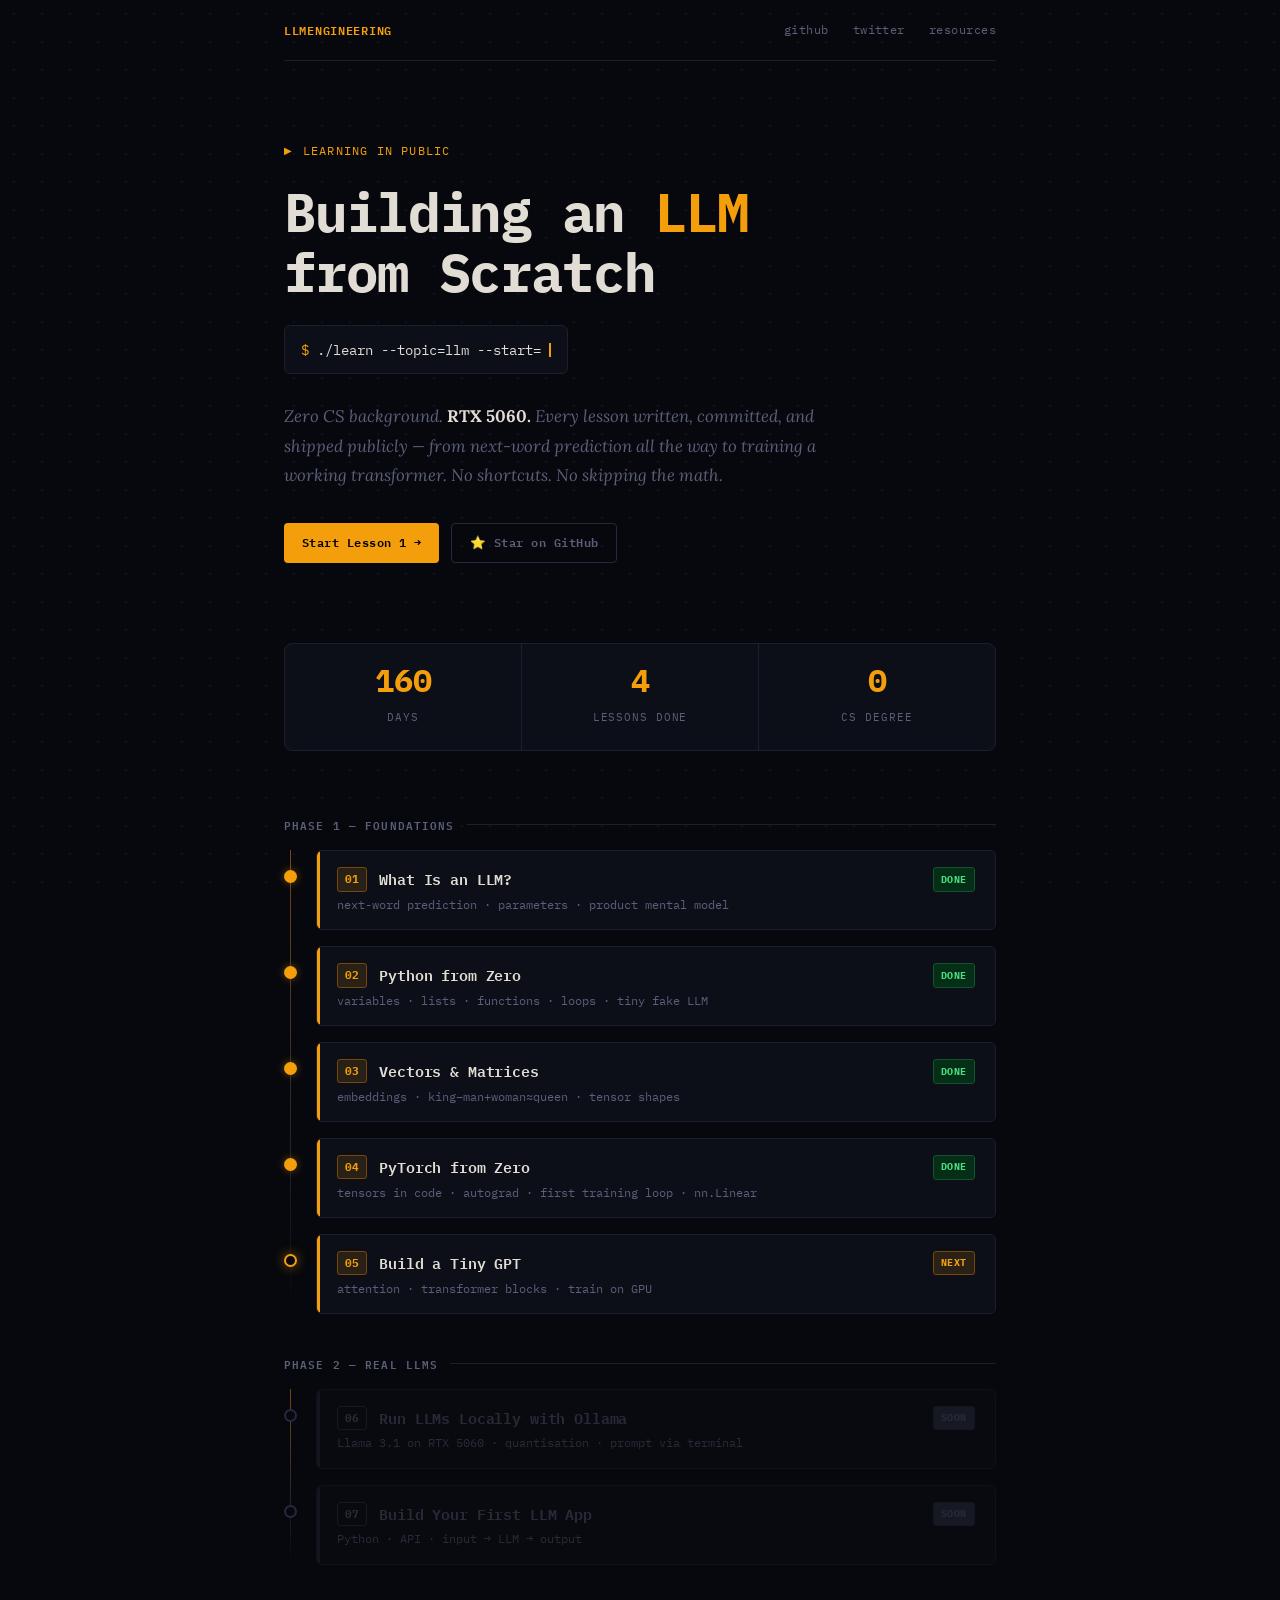
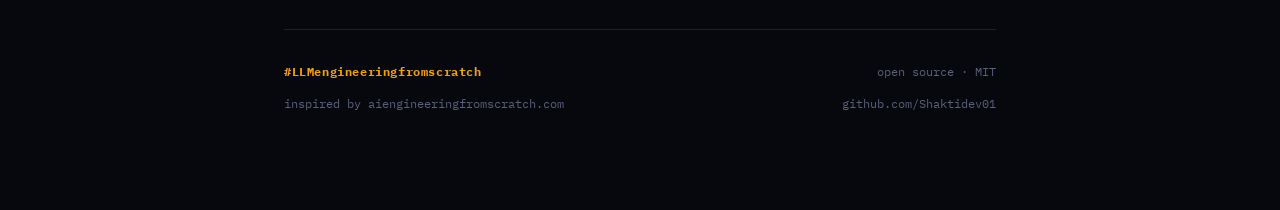
==== commit 9e188948: "Add Lesson 4: PyTorch from Zero Covers torch.tensor, tensor ops (@), requires_grad, loss.backward()," ====
--- a/index.html
+++ b/index.html
@@ -313,7 +313,7 @@
       <span class="stat-label">days</span>
     </div>
     <div class="stat">
-      <span class="stat-num">3</span>
+      <span class="stat-num">4</span>
       <span class="stat-label">lessons done</span>
     </div>
     <div class="stat">
@@ -362,25 +362,25 @@
       </a>
     </div>
 
-    <div class="tl-item active">
-      <div class="tl-dot"></div>
-      <a class="lesson-card" href="#">
+    <div class="tl-item done">
+      <div class="tl-dot"></div>
+      <a class="lesson-card" href="lessons/0004-pytorch-from-zero.html">
         <div class="card-top">
           <span class="lesson-num">04</span>
           <span class="lesson-title">PyTorch from Zero</span>
-          <span class="card-badge badge-next">next</span>
-        </div>
-        <div class="lesson-tags">tensors in code · gradients · first training loop</div>
-      </a>
-    </div>
-
-    <div class="tl-item locked">
-      <div class="tl-dot"></div>
-      <a class="lesson-card" href="#">
+          <span class="card-badge badge-done">done</span>
+        </div>
+        <div class="lesson-tags">tensors in code · autograd · first training loop · nn.Linear</div>
+      </a>
+    </div>
+
+    <div class="tl-item active">
+      <div class="tl-dot"></div>
+      <a class="lesson-card" href="lessons/0005-build-gpt.html">
         <div class="card-top">
           <span class="lesson-num">05</span>
           <span class="lesson-title">Build a Tiny GPT</span>
-          <span class="card-badge badge-soon">soon</span>
+          <span class="card-badge badge-next">next</span>
         </div>
         <div class="lesson-tags">attention · transformer blocks · train on GPU</div>
       </a>
